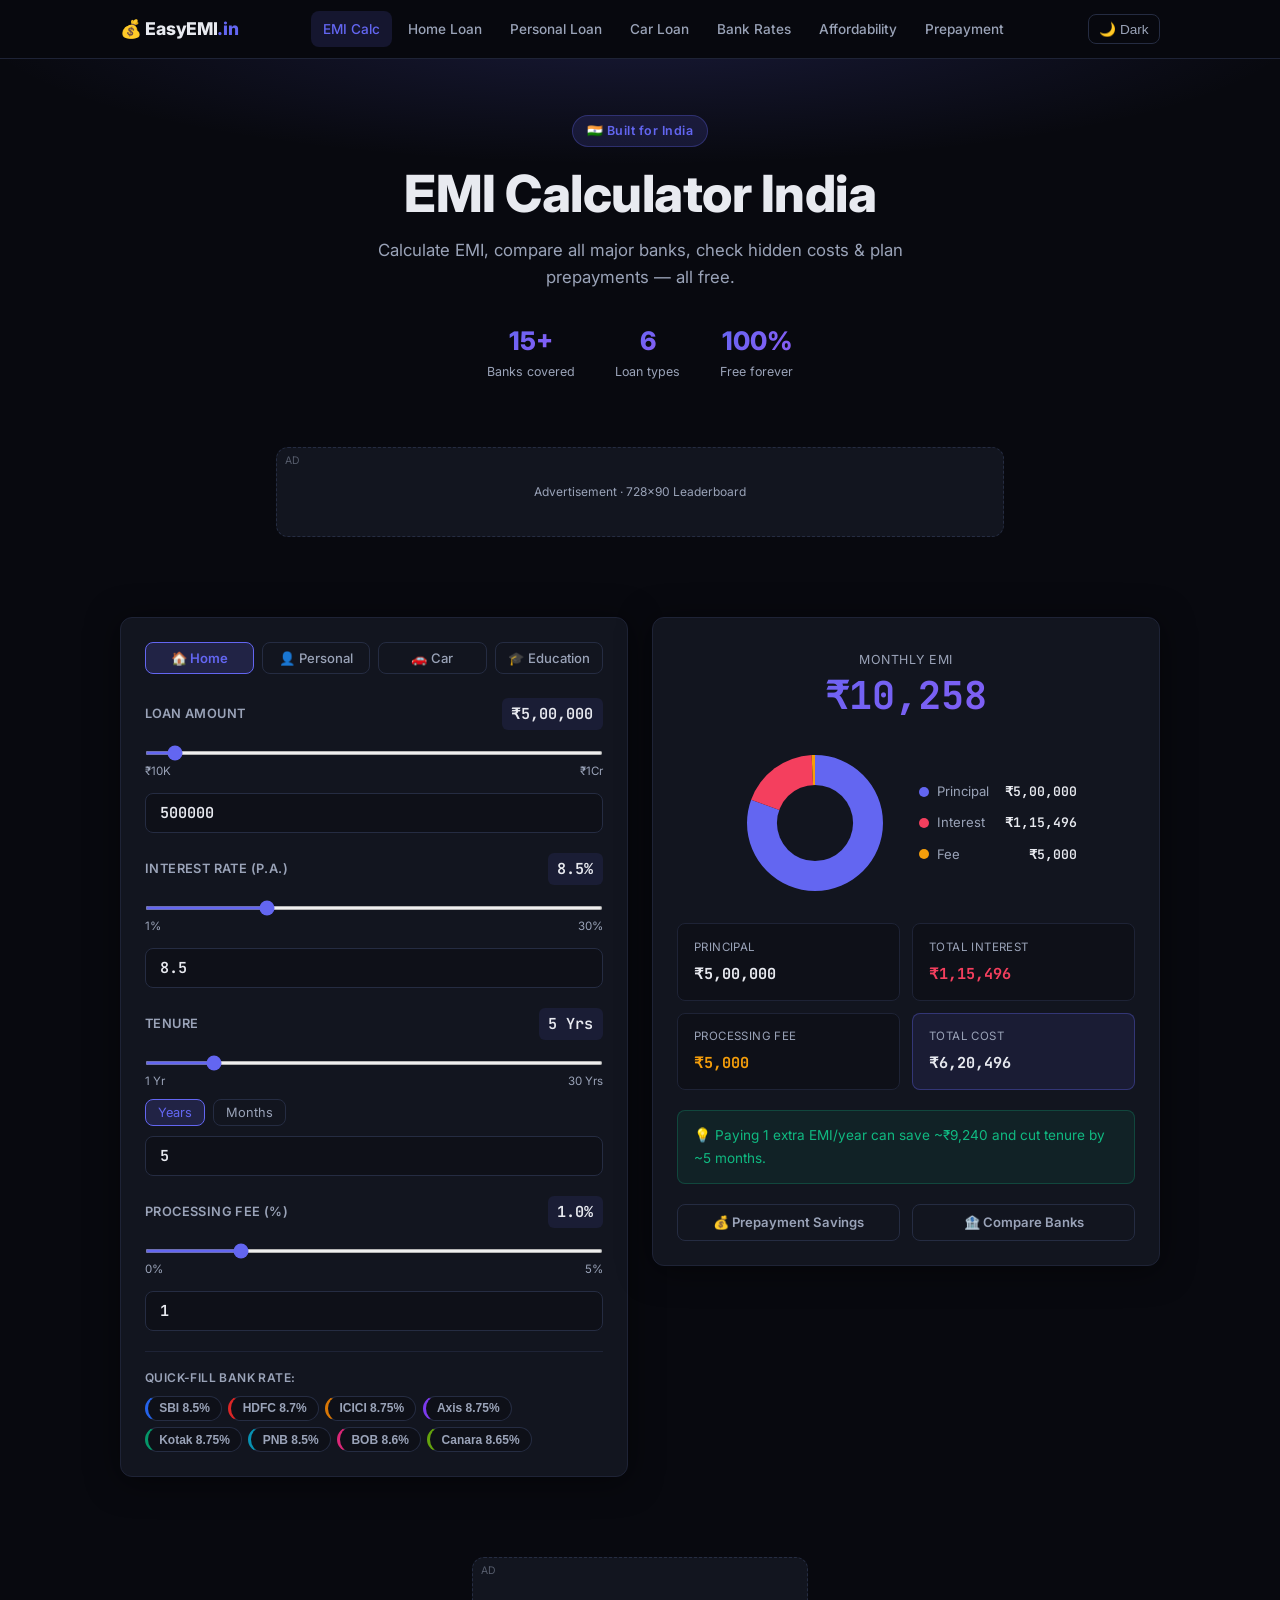
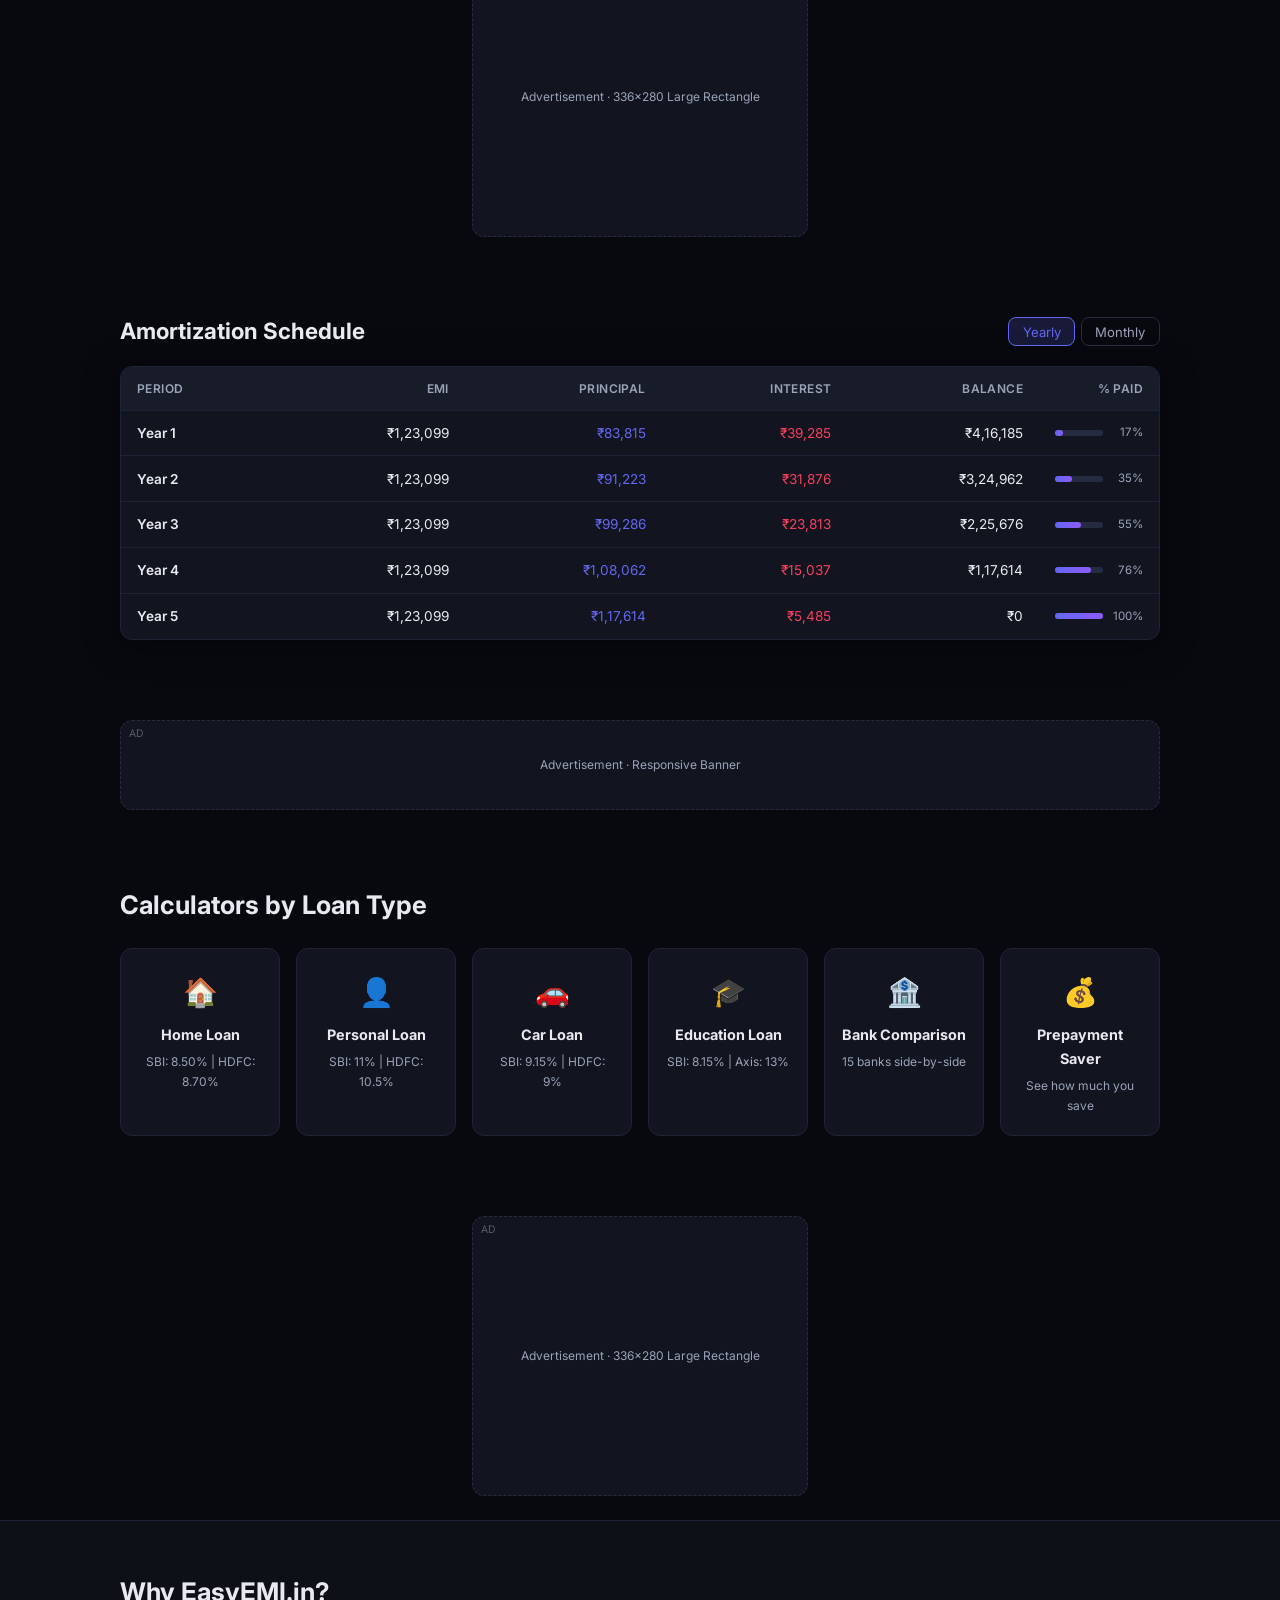
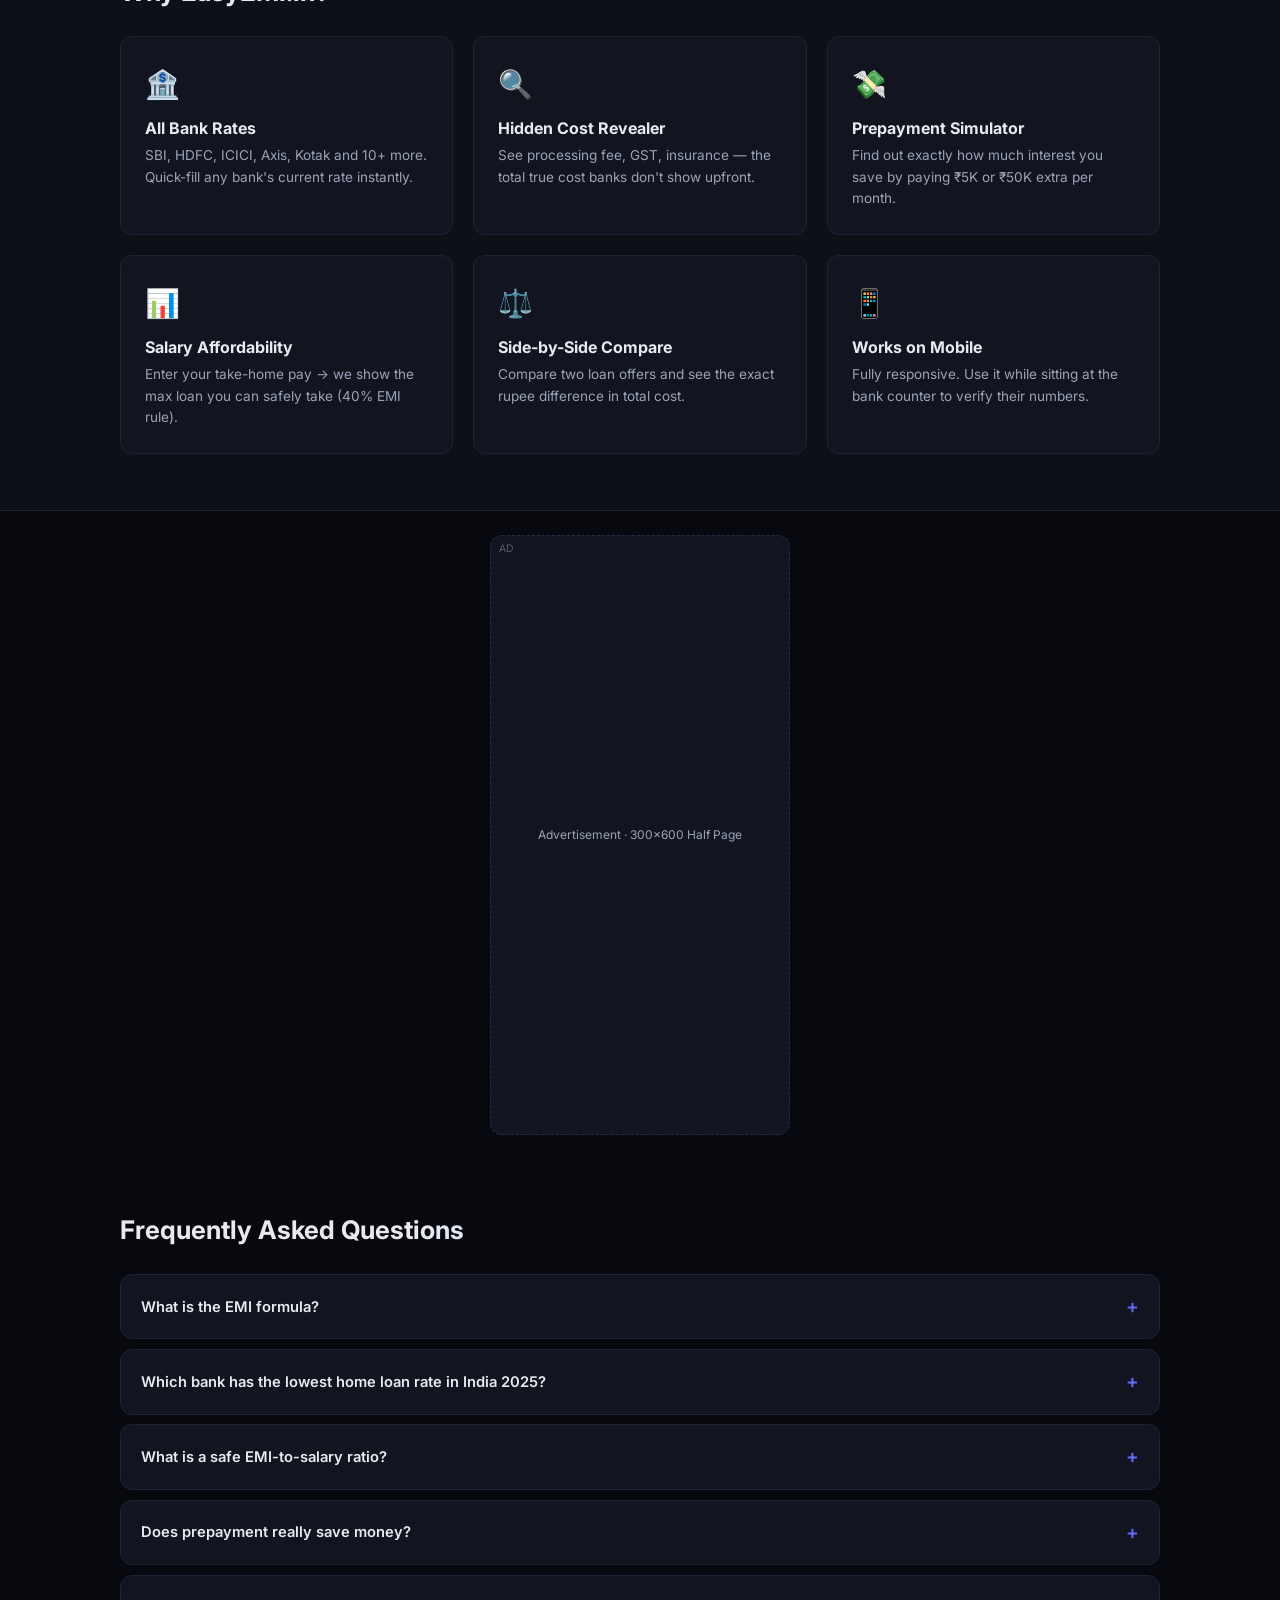
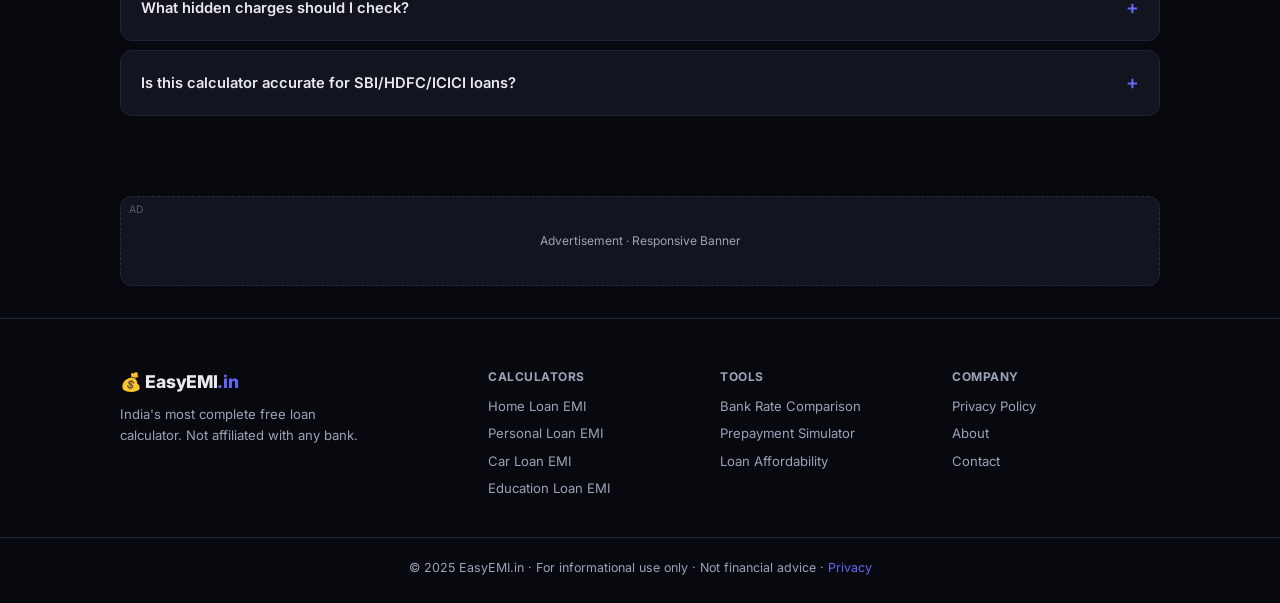
==== emi-site/index.html @ eaaf443a "Initial commit: Loan & EMI Calculator web project" ====
<!DOCTYPE html>
<html lang="en" data-theme="dark">
<head>
  <meta charset="UTF-8"/><meta name="viewport" content="width=device-width, initial-scale=1.0"/>
  <title>EMI Calculator India – Free Loan Calculator for All Banks 2025</title>
  <meta name="description" content="India's most complete free EMI calculator. Calculate EMI for Home, Car, Personal loans. Compare SBI, HDFC, ICICI rates. Check affordability, prepayment savings and hidden costs."/>
  <meta name="keywords" content="EMI calculator India, home loan EMI calculator, SBI EMI calculator, HDFC EMI calculator, personal loan EMI, loan comparison, prepayment calculator"/>
  <link rel="canonical" href="https://YOUR-DOMAIN.vercel.app/"/>
  <link rel="preconnect" href="https://fonts.googleapis.com"/>
  <link href="https://fonts.googleapis.com/css2?family=Inter:wght@400;500;600;700;800&family=JetBrains+Mono:wght@500;600&display=swap" rel="stylesheet"/>
  <link rel="stylesheet" href="style.css"/>
  <!-- AdSense: uncomment after approval -->
  <!-- <script async src="https://pagead2.googlesyndication.com/pagead/js/adsbygoogle.js?client=ca-pub-XXXXXXXX" crossorigin="anonymous"></script> -->
  <script type="application/ld+json">{"@context":"https://schema.org","@type":"WebApplication","name":"EMI Calculator India","description":"Free EMI calculator for all Indian banks","applicationCategory":"FinanceApplication","offers":{"@type":"Offer","price":"0"}}</script>
  <!-- THEME: runs before render to prevent flash -->
  <script>(function(){var s=localStorage.getItem("theme")||"dark";document.documentElement.setAttribute("data-theme",s);})();</script>
</head>
<body>

<header class="header" id="header">
  <div class="container header-inner">
    <a href="index.html" class="logo">💰 EasyEMI<span>.in</span></a>
    <nav class="nav" id="nav">
      <a href="index.html" class="active">EMI Calc</a>
      <a href="pages/home-loan.html">Home Loan</a>
      <a href="pages/personal-loan.html">Personal Loan</a>
      <a href="pages/car-loan.html">Car Loan</a>
      <a href="pages/bank-compare.html">Bank Rates</a>
      <a href="pages/affordability.html">Affordability</a>
      <a href="pages/prepayment.html">Prepayment</a>
    </nav>
    <div class="header-right">
      <button class="theme-toggle" id="themeToggle" onclick="toggleTheme()" aria-label="Toggle theme">🌙 Dark</button>
      <button class="hamburger" id="hamburger">☰</button>
    </div>
  </div>
</header>

<section class="hero">
  <div class="container">
    <div class="hero-badge">🇮🇳 Built for India</div>
    <h1>EMI Calculator India</h1>
    <p class="hero-sub">Calculate EMI, compare all major banks, check hidden costs & plan prepayments — all free.</p>
    <div class="hero-stats">
      <div class="stat"><span class="stat-n">15+</span><span class="stat-l">Banks covered</span></div>
      <div class="stat"><span class="stat-n">6</span><span class="stat-l">Loan types</span></div>
      <div class="stat"><span class="stat-n">100%</span><span class="stat-l">Free forever</span></div>
    </div>
  </div>
</section>

<!-- AD 1: Leaderboard – top, highest CPM -->
<div class="container"><div class="ad-slot ad-leaderboard" data-label="Ad">Advertisement · 728×90 Leaderboard</div></div>

<section class="section" id="calculator">
  <div class="container">
    <div class="calc-wrap">
      <div class="calc-left">
        <div class="card">
          <div class="card-tabs">
            <button class="tab active" onclick="setLoanType('home',this)">🏠 Home</button>
            <button class="tab" onclick="setLoanType('personal',this)">👤 Personal</button>
            <button class="tab" onclick="setLoanType('car',this)">🚗 Car</button>
            <button class="tab" onclick="setLoanType('education',this)">🎓 Education</button>
          </div>
          <div class="field">
            <div class="field-header"><label>Loan Amount</label><div class="field-val">₹<span id="disp_amount">5,00,000</span></div></div>
            <input type="range" id="sl_amount" min="10000" max="10000000" step="10000" value="500000" oninput="syncField('amount',this.value)"/>
            <div class="range-ends"><span>₹10K</span><span>₹1Cr</span></div>
            <input type="number" id="f_amount" value="500000" oninput="syncSlider('amount',this.value)"/>
          </div>
          <div class="field">
            <div class="field-header"><label>Interest Rate (p.a.)</label><div class="field-val"><span id="disp_rate">8.5</span>%</div></div>
            <input type="range" id="sl_rate" min="1" max="30" step="0.1" value="8.5" oninput="syncField('rate',this.value)"/>
            <div class="range-ends"><span>1%</span><span>30%</span></div>
            <input type="number" id="f_rate" value="8.5" step="0.1" oninput="syncSlider('rate',this.value)"/>
          </div>
          <div class="field">
            <div class="field-header"><label>Tenure</label><div class="field-val"><span id="disp_tenure">5</span> <span id="tenure_unit">Yrs</span></div></div>
            <input type="range" id="sl_tenure" min="1" max="30" step="1" value="5" oninput="syncField('tenure',this.value)"/>
            <div class="range-ends"><span>1 Yr</span><span>30 Yrs</span></div>
            <div class="tenure-toggle">
              <button class="ttog active" id="btn_yr" onclick="setTenureMode('yr')">Years</button>
              <button class="ttog" id="btn_mo" onclick="setTenureMode('mo')">Months</button>
            </div>
            <input type="number" id="f_tenure" value="5" oninput="syncSlider('tenure',this.value)"/>
          </div>
          <div class="field">
            <div class="field-header"><label>Processing Fee (%)</label><div class="field-val"><span id="disp_fee">1.0</span>%</div></div>
            <input type="range" id="sl_fee" min="0" max="5" step="0.1" value="1" oninput="syncField('fee',this.value)"/>
            <div class="range-ends"><span>0%</span><span>5%</span></div>
            <input type="number" id="f_fee" value="1" step="0.1" oninput="syncSlider('fee',this.value)"/>
          </div>
          <div class="quick-rates">
            <div class="qr-label">Quick-fill bank rate:</div>
            <div class="qr-chips" id="qr-chips"></div>
          </div>
        </div>
      </div>
      <div class="calc-right">
        <div class="card result-card">
          <div class="emi-hero">
            <div class="emi-label">Monthly EMI</div>
            <div class="emi-val" id="res_emi">₹0</div>
          </div>
          <div class="donut-row">
            <canvas id="donut" width="160" height="160"></canvas>
            <div class="donut-legend">
              <div class="dl-item"><span class="dl-dot" style="background:#6366f1"></span><span>Principal</span><strong id="leg_p">₹0</strong></div>
              <div class="dl-item"><span class="dl-dot" style="background:#f43f5e"></span><span>Interest</span><strong id="leg_i">₹0</strong></div>
              <div class="dl-item"><span class="dl-dot" style="background:#f59e0b"></span><span>Fee</span><strong id="leg_f">₹0</strong></div>
            </div>
          </div>
          <div class="res-grid">
            <div class="res-box"><div class="rb-label">Principal</div><div class="rb-val" id="res_p">₹0</div></div>
            <div class="res-box"><div class="rb-label">Total Interest</div><div class="rb-val red" id="res_int">₹0</div></div>
            <div class="res-box"><div class="rb-label">Processing Fee</div><div class="rb-val amber" id="res_fee">₹0</div></div>
            <div class="res-box highlight"><div class="rb-label">Total Cost</div><div class="rb-val" id="res_total">₹0</div></div>
          </div>
          <div class="insight-box" id="insight"></div>
          <div class="action-btns">
            <button class="btn-sec" onclick="window.location='pages/prepayment.html'">💰 Prepayment Savings</button>
            <button class="btn-sec" onclick="window.location='pages/bank-compare.html'">🏦 Compare Banks</button>
          </div>
        </div>
      </div>
    </div>
  </div>
</section>

<!-- AD 2: Large Rectangle – mid content, best CTR -->
<div class="container"><div class="ad-slot ad-rect" data-label="Ad">Advertisement · 336×280 Large Rectangle</div></div>

<section class="section" id="amortization">
  <div class="container">
    <div class="section-header">
      <h2>Amortization Schedule</h2>
      <div class="view-toggle">
        <button class="vtog active" id="vt_yr" onclick="setAmortView('yr',this)">Yearly</button>
        <button class="vtog" id="vt_mo" onclick="setAmortView('mo',this)">Monthly</button>
      </div>
    </div>
    <div class="card table-card">
      <div class="table-scroll">
        <table id="amort-table">
          <thead><tr><th>Period</th><th>EMI</th><th>Principal</th><th>Interest</th><th>Balance</th><th>% Paid</th></tr></thead>
          <tbody id="amort-body"><tr><td colspan="6" class="empty-msg">Adjust sliders above to see schedule</td></tr></tbody>
        </table>
      </div>
    </div>
  </div>
</section>

<!-- AD 3: Banner – after amortization -->
<div class="container"><div class="ad-slot ad-banner" data-label="Ad">Advertisement · Responsive Banner</div></div>

<section class="section">
  <div class="container">
    <h2 class="sh">Calculators by Loan Type</h2>
    <div class="loan-cards">
      <a href="pages/home-loan.html" class="loan-card"><div class="lc-icon">🏠</div><div class="lc-name">Home Loan</div><div class="lc-rate">SBI: 8.50% | HDFC: 8.70%</div></a>
      <a href="pages/personal-loan.html" class="loan-card"><div class="lc-icon">👤</div><div class="lc-name">Personal Loan</div><div class="lc-rate">SBI: 11% | HDFC: 10.5%</div></a>
      <a href="pages/car-loan.html" class="loan-card"><div class="lc-icon">🚗</div><div class="lc-name">Car Loan</div><div class="lc-rate">SBI: 9.15% | HDFC: 9%</div></a>
      <a href="pages/education-loan.html" class="loan-card"><div class="lc-icon">🎓</div><div class="lc-name">Education Loan</div><div class="lc-rate">SBI: 8.15% | Axis: 13%</div></a>
      <a href="pages/bank-compare.html" class="loan-card"><div class="lc-icon">🏦</div><div class="lc-name">Bank Comparison</div><div class="lc-rate">15 banks side-by-side</div></a>
      <a href="pages/prepayment.html" class="loan-card"><div class="lc-icon">💰</div><div class="lc-name">Prepayment Saver</div><div class="lc-rate">See how much you save</div></a>
    </div>
  </div>
</section>

<!-- AD 4: Large Rectangle – below loan type cards (YOUR REQUEST) -->
<div class="container"><div class="ad-slot ad-rect" data-label="Ad">Advertisement · 336×280 Large Rectangle</div></div>

<section class="section feat-section">
  <div class="container">
    <h2 class="sh">Why EasyEMI.in?</h2>
    <div class="feat-grid">
      <div class="feat-card"><div class="feat-icon">🏦</div><h3>All Bank Rates</h3><p>SBI, HDFC, ICICI, Axis, Kotak and 10+ more. Quick-fill any bank's current rate instantly.</p></div>
      <div class="feat-card"><div class="feat-icon">🔍</div><h3>Hidden Cost Revealer</h3><p>See processing fee, GST, insurance — the total true cost banks don't show upfront.</p></div>
      <div class="feat-card"><div class="feat-icon">💸</div><h3>Prepayment Simulator</h3><p>Find out exactly how much interest you save by paying ₹5K or ₹50K extra per month.</p></div>
      <div class="feat-card"><div class="feat-icon">📊</div><h3>Salary Affordability</h3><p>Enter your take-home pay → we show the max loan you can safely take (40% EMI rule).</p></div>
      <div class="feat-card"><div class="feat-icon">⚖️</div><h3>Side-by-Side Compare</h3><p>Compare two loan offers and see the exact rupee difference in total cost.</p></div>
      <div class="feat-card"><div class="feat-icon">📱</div><h3>Works on Mobile</h3><p>Fully responsive. Use it while sitting at the bank counter to verify their numbers.</p></div>
    </div>
  </div>
</section>

<!-- AD 5: Half Page – below Why EasyEMI (YOUR REQUEST) – premium slot -->
<div class="container"><div class="ad-slot ad-half" data-label="Ad">Advertisement · 300×600 Half Page</div></div>

<section class="section" id="faq">
  <div class="container">
    <h2 class="sh">Frequently Asked Questions</h2>
    <div class="faq">
      <details class="faq-item"><summary>What is the EMI formula?</summary><p>EMI = [P × R × (1+R)^N] / [(1+R)^N – 1] where P = Principal, R = Monthly interest rate (annual rate ÷ 12 ÷ 100), N = Tenure in months.</p></details>
      <details class="faq-item"><summary>Which bank has the lowest home loan rate in India 2025?</summary><p>SBI offers home loans starting at 8.50% p.a. for salaried applicants with good CIBIL scores (750+). Use our <a href="pages/bank-compare.html">Bank Comparison</a> tool for current rates.</p></details>
      <details class="faq-item"><summary>What is a safe EMI-to-salary ratio?</summary><p>Your total EMIs should not exceed 40–50% of monthly take-home salary. Most banks reject applications above this threshold.</p></details>
      <details class="faq-item"><summary>Does prepayment really save money?</summary><p>Yes. Paying one extra EMI per year on a 20-year home loan can save 2–4 years of tenure and lakhs in interest. Use our <a href="pages/prepayment.html">Prepayment Calculator</a>.</p></details>
      <details class="faq-item"><summary>What hidden charges should I check?</summary><p>Processing fee (0.5–2%), GST on processing fee (18%), prepayment penalty (2–4%), late payment charges (2%/month), CIBIL report fee.</p></details>
      <details class="faq-item"><summary>Is this calculator accurate for SBI/HDFC/ICICI loans?</summary><p>Yes. All banks use the same standard reducing balance EMI formula. The only variable is the interest rate.</p></details>
    </div>
  </div>
</section>

<!-- AD 6: Banner – above footer -->
<div class="container"><div class="ad-slot ad-banner" data-label="Ad">Advertisement · Responsive Banner</div></div>

<footer class="footer">
  <div class="container footer-inner">
    <div class="footer-brand">
      <div class="logo">💰 EasyEMI<span>.in</span></div>
      <p>India's most complete free loan calculator. Not affiliated with any bank.</p>
    </div>
    <div class="footer-links">
      <div class="fl-col"><div class="fl-title">Calculators</div><a href="pages/home-loan.html">Home Loan EMI</a><a href="pages/personal-loan.html">Personal Loan EMI</a><a href="pages/car-loan.html">Car Loan EMI</a><a href="pages/education-loan.html">Education Loan EMI</a></div>
      <div class="fl-col"><div class="fl-title">Tools</div><a href="pages/bank-compare.html">Bank Rate Comparison</a><a href="pages/prepayment.html">Prepayment Simulator</a><a href="pages/affordability.html">Loan Affordability</a></div>
      <div class="fl-col"><div class="fl-title">Company</div><a href="privacy.html">Privacy Policy</a><a href="about.html">About</a><a href="contact.html">Contact</a></div>
    </div>
  </div>
  <div class="footer-bottom"><p>© 2025 EasyEMI.in · For informational use only · Not financial advice · <a href="privacy.html">Privacy</a></p></div>
</footer>

<script src="script.js"></script>
<script>
// ===== THEME TOGGLE =====
function toggleTheme() {
  const html = document.documentElement;
  const btn = document.getElementById('themeToggle');
  const isDark = html.getAttribute('data-theme') === 'dark';
  html.setAttribute('data-theme', isDark ? 'light' : 'dark');
  btn.textContent = isDark ? '🌙 Dark' : '☀️ Light';
  localStorage.setItem('theme', isDark ? 'light' : 'dark');
}
// Restore saved theme
(function(){
  const saved = localStorage.getItem('theme') || 'dark';
  document.documentElement.setAttribute('data-theme', saved);
  const btn = document.getElementById('themeToggle');
  if(btn) btn.textContent = saved === 'dark' ? '🌙 Dark' : '☀️ Light';
})();
</script>
</body>
</html>
---- emi-site/style.css ----
/* ===== THEME TOKENS ===== */
:root {
  --accent:#6366f1;--accent2:#8b5cf6;--green:#10b981;--red:#f43f5e;--amber:#f59e0b;
  --mono:'JetBrains Mono',monospace;--font:'Inter',sans-serif;--r:12px;--r2:8px;
}
[data-theme="dark"]{
  --bg:#08090f;--bg2:#0e1018;--card:#12151f;--card2:#181c28;
  --border:#1e2336;--border2:#252c42;--text:#e8eaf0;--text2:#9aa3b8;
  --sh:0 4px 32px rgba(0,0,0,.5);--donut-hole:#12151f;
}
[data-theme="light"]{
  --bg:#f5f6fa;--bg2:#eef0f7;--card:#ffffff;--card2:#f0f2fb;
  --border:#dde1f0;--border2:#c8cee8;--text:#0f1117;--text2:#5a6282;
  --sh:0 4px 24px rgba(99,102,241,.08);--donut-hole:#ffffff;
}

/* ===== RESET ===== */
*,*::before,*::after{box-sizing:border-box;margin:0;padding:0}
html{scroll-behavior:smooth}
body{font-family:var(--font);background:var(--bg);color:var(--text);font-size:15px;line-height:1.65;-webkit-font-smoothing:antialiased;transition:background .2s,color .2s}
a{color:var(--accent);text-decoration:none}
a:hover{text-decoration:underline}
h1,h2,h3{line-height:1.2}
strong{font-weight:600}

/* ===== LAYOUT ===== */
.container{max-width:1080px;margin:0 auto;padding:0 1.25rem}
.section{padding:3.5rem 0}
.sh{font-size:1.6rem;font-weight:700;margin-bottom:1.75rem;background:linear-gradient(135deg,var(--text) 30%,var(--accent));-webkit-background-clip:text;-webkit-text-fill-color:transparent;background-clip:text}
.section-header{display:flex;align-items:center;justify-content:space-between;margin-bottom:1.25rem;flex-wrap:wrap;gap:.75rem}
.section-header h2{font-size:1.4rem;font-weight:700}

/* ===== HEADER ===== */
.header{position:sticky;top:0;z-index:200;background:rgba(8,9,15,.93);backdrop-filter:blur(16px);border-bottom:1px solid var(--border)}
[data-theme="light"] .header{background:rgba(245,246,250,.95)}
.header-inner{display:flex;align-items:center;justify-content:space-between;height:58px;gap:1rem}
.logo{font-size:1.1rem;font-weight:800;color:var(--text);letter-spacing:-.3px}
.logo span{color:var(--accent)}
.nav{display:flex;gap:.25rem}
.nav a{padding:.4rem .75rem;border-radius:var(--r2);font-size:.85rem;font-weight:500;color:var(--text2);transition:all .2s}
.nav a:hover,.nav a.active{background:rgba(99,102,241,.15);color:var(--accent);text-decoration:none}
.header-right{display:flex;align-items:center;gap:.5rem}
.hamburger{display:none;background:none;border:1px solid var(--border2);color:var(--text);padding:.35rem .6rem;border-radius:var(--r2);cursor:pointer;font-size:1rem}

/* THEME TOGGLE */
.theme-toggle{background:none;border:1px solid var(--border2);color:var(--text2);padding:.35rem .65rem;border-radius:var(--r2);cursor:pointer;font-size:.85rem;transition:all .2s;display:flex;align-items:center;gap:.35rem;white-space:nowrap}
.theme-toggle:hover{border-color:var(--accent);color:var(--accent)}

@media(max-width:820px){
  .nav{display:none;position:absolute;top:58px;left:0;right:0;background:var(--bg2);border-bottom:1px solid var(--border);flex-direction:column;padding:.75rem 1rem;gap:.25rem}
  .nav.open{display:flex}
  .hamburger{display:block}
}

/* ===== HERO ===== */
.hero{padding:3.5rem 0 2.5rem;text-align:center;background:radial-gradient(ellipse 80% 60% at 50% -10%,rgba(99,102,241,.18) 0%,transparent 65%)}
.hero-badge{display:inline-block;background:rgba(99,102,241,.15);border:1px solid rgba(99,102,241,.3);color:var(--accent);font-size:.78rem;font-weight:600;padding:.3rem .85rem;border-radius:99px;margin-bottom:1rem;letter-spacing:.5px}
.hero h1{font-size:clamp(2rem,5vw,3.2rem);font-weight:800;letter-spacing:-.5px;margin-bottom:.75rem}
.hero-sub{color:var(--text2);font-size:1.05rem;max-width:560px;margin:0 auto 1.75rem}
.hero-stats{display:flex;justify-content:center;gap:2.5rem;flex-wrap:wrap}
.stat{display:flex;flex-direction:column;align-items:center}
.stat-n{font-size:1.6rem;font-weight:800;background:linear-gradient(135deg,var(--accent),var(--accent2));-webkit-background-clip:text;-webkit-text-fill-color:transparent;background-clip:text}
.stat-l{font-size:.78rem;color:var(--text2)}

/* ===== AD SLOTS ===== */
/* 
  AD SIZE STRATEGY:
  - Leaderboard 728×90  → top of page (highest viewability, best CPM)
  - Large Rectangle 336×280 → mid-content (best CTR of all sizes per Google)
  - Half Page 300×600   → sidebar / between sections (premium, 2x CPM)
  - Mobile Banner 320×50 → mobile top (swap leaderboard on small screens)
  All set to responsive so Google auto-picks best fitting unit.
*/
.ad-slot{background:var(--card);border:1px dashed var(--border2);border-radius:var(--r);text-align:center;color:var(--text2);font-size:.75rem;display:flex;align-items:center;justify-content:center;margin:1.5rem 0;overflow:hidden;position:relative}
.ad-slot::before{content:attr(data-label);position:absolute;top:4px;left:8px;font-size:.65rem;opacity:.5;text-transform:uppercase;letter-spacing:.4px}

/* Leaderboard – page top, high CPM */
.ad-leaderboard{min-height:90px;max-width:728px;margin-left:auto;margin-right:auto}
@media(max-width:768px){.ad-leaderboard{min-height:50px}} /* auto-swaps to mobile banner */

/* Large Rectangle – mid content, best CTR */
.ad-rect{min-height:280px;max-width:336px;margin-left:auto;margin-right:auto}

/* Half Page – between sections, premium */
.ad-half{min-height:600px;max-width:300px;margin-left:auto;margin-right:auto}

/* Banner – lightweight, low interrupt */
.ad-banner{min-height:90px;}

/* ===== CARD ===== */
.card{background:var(--card);border:1px solid var(--border);border-radius:var(--r);padding:1.5rem;box-shadow:var(--sh)}

/* ===== CALCULATOR ===== */
.calc-wrap{display:grid;grid-template-columns:1fr 1fr;gap:1.5rem;align-items:start}
@media(max-width:760px){.calc-wrap{grid-template-columns:1fr}}

/* TABS */
.card-tabs{display:flex;gap:.5rem;margin-bottom:1.5rem;flex-wrap:wrap}
.tab{flex:1;min-width:70px;padding:.45rem .5rem;border:1px solid var(--border2);border-radius:var(--r2);background:transparent;color:var(--text2);font-size:.82rem;font-weight:500;cursor:pointer;transition:all .2s;font-family:var(--font)}
.tab:hover{border-color:var(--accent);color:var(--accent)}
.tab.active{background:rgba(99,102,241,.18);border-color:var(--accent);color:var(--accent);font-weight:600}

/* FIELDS */
.field{margin-bottom:1.25rem}
.field-header{display:flex;justify-content:space-between;align-items:center;margin-bottom:.5rem}
.field-header label{font-size:.8rem;font-weight:600;color:var(--text2);text-transform:uppercase;letter-spacing:.4px}
.field-val{font-family:var(--mono);font-size:.95rem;font-weight:600;color:var(--text);background:rgba(99,102,241,.1);padding:.2rem .6rem;border-radius:6px}
input[type=range]{width:100%;accent-color:var(--accent);height:4px;cursor:pointer;margin:.25rem 0}
.range-ends{display:flex;justify-content:space-between;font-size:.72rem;color:var(--text2);margin-bottom:.4rem}
input[type=number]{width:100%;background:var(--bg2);border:1px solid var(--border2);border-radius:var(--r2);color:var(--text);padding:.55rem .85rem;font-size:.95rem;font-weight:600;font-family:var(--mono);transition:border-color .2s;margin-top:.3rem}
input[type=number]:focus{outline:none;border-color:var(--accent)}
.tenure-toggle{display:flex;gap:.5rem;margin:.5rem 0 .3rem}
.ttog{padding:.3rem .75rem;border:1px solid var(--border2);border-radius:var(--r2);background:transparent;color:var(--text2);font-size:.8rem;cursor:pointer;font-family:var(--font);transition:all .2s}
.ttog.active{background:rgba(99,102,241,.18);border-color:var(--accent);color:var(--accent)}

/* QUICK RATES */
.quick-rates{margin-top:1rem;padding-top:1rem;border-top:1px solid var(--border)}
.qr-label{font-size:.75rem;color:var(--text2);margin-bottom:.5rem;font-weight:600;text-transform:uppercase;letter-spacing:.4px}
.qr-chips{display:flex;flex-wrap:wrap;gap:.4rem}
.chip{padding:.28rem .7rem;background:var(--bg2);border:1px solid var(--border2);border-radius:99px;font-size:.75rem;font-weight:600;cursor:pointer;color:var(--text2);transition:all .18s}
.chip:hover{border-color:var(--accent);color:var(--accent);background:rgba(99,102,241,.1)}

/* RESULTS */
.result-card{display:flex;flex-direction:column;gap:1.25rem}
.emi-hero{text-align:center;padding:.5rem 0}
.emi-label{font-size:.78rem;color:var(--text2);text-transform:uppercase;letter-spacing:.5px;margin-bottom:.4rem}
.emi-val{font-family:var(--mono);font-size:2.4rem;font-weight:700;background:linear-gradient(135deg,var(--accent),var(--accent2));-webkit-background-clip:text;-webkit-text-fill-color:transparent;background-clip:text;line-height:1}

/* DONUT */
.donut-row{display:flex;align-items:center;justify-content:center;gap:1.5rem;flex-wrap:wrap}
.donut-legend{display:flex;flex-direction:column;gap:.6rem}
.dl-item{display:flex;align-items:center;gap:.5rem;font-size:.82rem;color:var(--text2)}
.dl-item strong{font-family:var(--mono);color:var(--text);margin-left:auto;min-width:80px;text-align:right}
.dl-dot{width:10px;height:10px;border-radius:50%;flex-shrink:0}

/* RESULT GRID */
.res-grid{display:grid;grid-template-columns:1fr 1fr;gap:.75rem}
.res-box{background:var(--bg2);border:1px solid var(--border);border-radius:var(--r2);padding:.85rem 1rem}
.res-box.highlight{background:rgba(99,102,241,.1);border-color:rgba(99,102,241,.35)}
.rb-label{font-size:.72rem;color:var(--text2);text-transform:uppercase;letter-spacing:.4px;margin-bottom:.25rem}
.rb-val{font-family:var(--mono);font-size:.95rem;font-weight:700}
.rb-val.red{color:var(--red)}
.rb-val.amber{color:var(--amber)}

/* INSIGHT */
.insight-box{background:rgba(16,185,129,.08);border:1px solid rgba(16,185,129,.25);border-radius:var(--r2);padding:.85rem 1rem;font-size:.85rem;color:var(--green);min-height:40px}

/* ACTION BTNS */
.action-btns{display:grid;grid-template-columns:1fr 1fr;gap:.75rem}
.btn-sec{padding:.6rem;border:1px solid var(--border2);border-radius:var(--r2);background:transparent;color:var(--text2);font-size:.82rem;font-weight:600;cursor:pointer;font-family:var(--font);transition:all .2s}
.btn-sec:hover{border-color:var(--accent);color:var(--accent);background:rgba(99,102,241,.08)}
.btn-pri{padding:.75rem 1.5rem;border:none;border-radius:var(--r2);background:linear-gradient(135deg,var(--accent),var(--accent2));color:#fff;font-size:.95rem;font-weight:700;cursor:pointer;font-family:var(--font);transition:opacity .2s,transform .1s;width:100%}
.btn-pri:hover{opacity:.9;transform:translateY(-1px)}

/* VIEW TOGGLE */
.view-toggle,.vtog-group{display:flex;gap:.35rem}
.vtog{padding:.35rem .85rem;border:1px solid var(--border2);border-radius:var(--r2);background:transparent;color:var(--text2);font-size:.82rem;cursor:pointer;font-family:var(--font);transition:all .18s}
.vtog.active{background:rgba(99,102,241,.18);border-color:var(--accent);color:var(--accent)}

/* TABLE */
.table-card{padding:0;overflow:hidden}
.table-scroll{overflow-x:auto}
table{width:100%;border-collapse:collapse;font-size:.85rem}
thead tr{background:var(--card2)}
th,td{padding:.7rem 1rem;text-align:right;border-bottom:1px solid var(--border)}
th{font-size:.75rem;font-weight:600;color:var(--text2);text-transform:uppercase;letter-spacing:.4px}
td:first-child,th:first-child{text-align:left}
tbody tr:hover{background:rgba(99,102,241,.04)}
tbody tr:last-child td{border-bottom:none}
.empty-msg{text-align:center;color:var(--text2);padding:2rem}
.progress-cell{width:120px}
.progress-bar-wrap{display:flex;align-items:center;gap:.5rem}
.progress-bar{height:6px;border-radius:99px;background:linear-gradient(90deg,var(--accent),var(--accent2));min-width:4px}
.progress-bg{flex:1;height:6px;background:var(--border2);border-radius:99px}

/* LOAN CARDS */
.loan-cards{display:grid;grid-template-columns:repeat(auto-fill,minmax(160px,1fr));gap:1rem}
.loan-card{background:var(--card);border:1px solid var(--border);border-radius:var(--r);padding:1.25rem 1rem;text-align:center;transition:all .25s;text-decoration:none;color:var(--text)}
.loan-card:hover{border-color:var(--accent);transform:translateY(-3px);text-decoration:none;background:var(--card2)}
.lc-icon{font-size:1.75rem;margin-bottom:.5rem}
.lc-name{font-weight:700;font-size:.9rem;margin-bottom:.3rem}
.lc-rate{font-size:.75rem;color:var(--text2)}

/* FEATURE GRID */
.feat-section{background:var(--bg2);border-top:1px solid var(--border);border-bottom:1px solid var(--border)}
.feat-grid{display:grid;grid-template-columns:repeat(auto-fill,minmax(280px,1fr));gap:1.25rem}
.feat-card{background:var(--card);border:1px solid var(--border);border-radius:var(--r);padding:1.5rem;transition:border-color .2s}
.feat-card:hover{border-color:var(--accent)}
.feat-icon{font-size:1.75rem;margin-bottom:.75rem}
.feat-card h3{font-size:1rem;font-weight:700;margin-bottom:.4rem}
.feat-card p{font-size:.85rem;color:var(--text2);line-height:1.6}

/* FAQ */
.faq{display:flex;flex-direction:column;gap:.6rem}
.faq-item{background:var(--card);border:1px solid var(--border);border-radius:var(--r);overflow:hidden}
.faq-item summary{padding:1rem 1.25rem;font-weight:600;cursor:pointer;list-style:none;display:flex;justify-content:space-between;align-items:center;font-size:.92rem}
.faq-item summary::-webkit-details-marker{display:none}
.faq-item summary::after{content:'+';font-size:1.2rem;color:var(--accent);flex-shrink:0}
.faq-item[open] summary::after{content:'−'}
.faq-item p{padding:.25rem 1.25rem 1rem;color:var(--text2);font-size:.88rem;line-height:1.7}

/* FOOTER */
.footer{border-top:1px solid var(--border);padding:3rem 0 1.5rem;margin-top:2rem}
.footer-inner{display:grid;grid-template-columns:1fr 2fr;gap:2rem;margin-bottom:2rem}
.footer-brand p{color:var(--text2);font-size:.82rem;margin-top:.5rem;max-width:240px}
.footer-links{display:grid;grid-template-columns:repeat(3,1fr);gap:1.5rem}
.fl-title{font-size:.75rem;font-weight:700;text-transform:uppercase;letter-spacing:.5px;color:var(--text2);margin-bottom:.6rem}
.fl-col a{display:block;color:var(--text2);font-size:.82rem;margin-bottom:.35rem;transition:color .2s}
.fl-col a:hover{color:var(--accent);text-decoration:none}
.footer-bottom{border-top:1px solid var(--border);padding-top:1.25rem;text-align:center}
.footer-bottom p{color:var(--text2);font-size:.78rem}
@media(max-width:640px){.footer-inner{grid-template-columns:1fr}.footer-links{grid-template-columns:1fr 1fr}}

/* PAGE HERO */
.page-hero{padding:2.5rem 0 2rem;border-bottom:1px solid var(--border);background:radial-gradient(ellipse 70% 50% at 50% 0%,rgba(99,102,241,.12) 0%,transparent 70%)}
.page-hero h1{font-size:clamp(1.6rem,4vw,2.4rem);font-weight:800;margin-bottom:.5rem}
.page-hero p{color:var(--text2);font-size:.95rem;max-width:560px}

/* COMPARE TABLE */
.cmp-table-wrap{overflow-x:auto}
.cmp-table{width:100%;border-collapse:collapse;font-size:.85rem}
.cmp-table th,.cmp-table td{padding:.75rem 1rem;border-bottom:1px solid var(--border);text-align:right}
.cmp-table th:first-child,.cmp-table td:first-child{text-align:left;font-weight:600}
.cmp-table th{background:var(--card2);font-size:.75rem;color:var(--text2);text-transform:uppercase;letter-spacing:.4px}
.cmp-table .best{color:var(--green);font-weight:700}
.cmp-table .worst{color:var(--red)}
.cmp-table .winner-row{background:rgba(16,185,129,.05)}
.bank-badge{display:inline-flex;align-items:center;gap:.35rem;font-size:.82rem}
.bank-dot{width:8px;height:8px;border-radius:50%;flex-shrink:0}

/* AFFORDABILITY */
.afford-grid{display:grid;grid-template-columns:1fr 1fr;gap:1.5rem}
@media(max-width:680px){.afford-grid{grid-template-columns:1fr}}
.meter-bar{height:20px;background:var(--border2);border-radius:99px;overflow:hidden;margin:.5rem 0}
.meter-fill{height:100%;border-radius:99px;transition:width .4s}
.meter-safe{background:linear-gradient(90deg,var(--green),#34d399)}
.meter-warn{background:linear-gradient(90deg,var(--amber),#fbbf24)}
.meter-danger{background:linear-gradient(90deg,var(--red),#fb7185)}

/* PREPAYMENT */
.pp-result{background:rgba(16,185,129,.08);border:1px solid rgba(16,185,129,.25);border-radius:var(--r);padding:1.5rem;margin-top:1rem}
.pp-big{font-family:var(--mono);font-size:2rem;font-weight:700;color:var(--green)}
.pp-sub{color:var(--text2);font-size:.85rem;margin-top:.3rem}
.pp-grid{display:grid;grid-template-columns:repeat(3,1fr);gap:.75rem;margin-top:1rem}
@media(max-width:540px){.pp-grid{grid-template-columns:1fr}}

/* BANK PAGE */
.bank-grid{display:grid;grid-template-columns:repeat(auto-fill,minmax(220px,1fr));gap:1rem}
.bank-card{background:var(--card);border:1px solid var(--border);border-radius:var(--r);padding:1.25rem;cursor:pointer;transition:all .2s}
.bank-card:hover,.bank-card.selected{border-color:var(--accent);background:rgba(99,102,241,.07)}
.bank-card.selected{border-width:2px}
.bank-name{font-weight:700;font-size:.95rem;margin-bottom:.25rem}
.bank-rate{font-family:var(--mono);font-size:1.1rem;font-weight:700;color:var(--accent)}
.bank-type{font-size:.75rem;color:var(--text2);margin-top:.2rem}

/* ANIMATIONS */
@keyframes fadeUp{from{opacity:0;transform:translateY(10px)}to{opacity:1;transform:translateY(0)}}
.result-card{animation:fadeUp .3s ease}
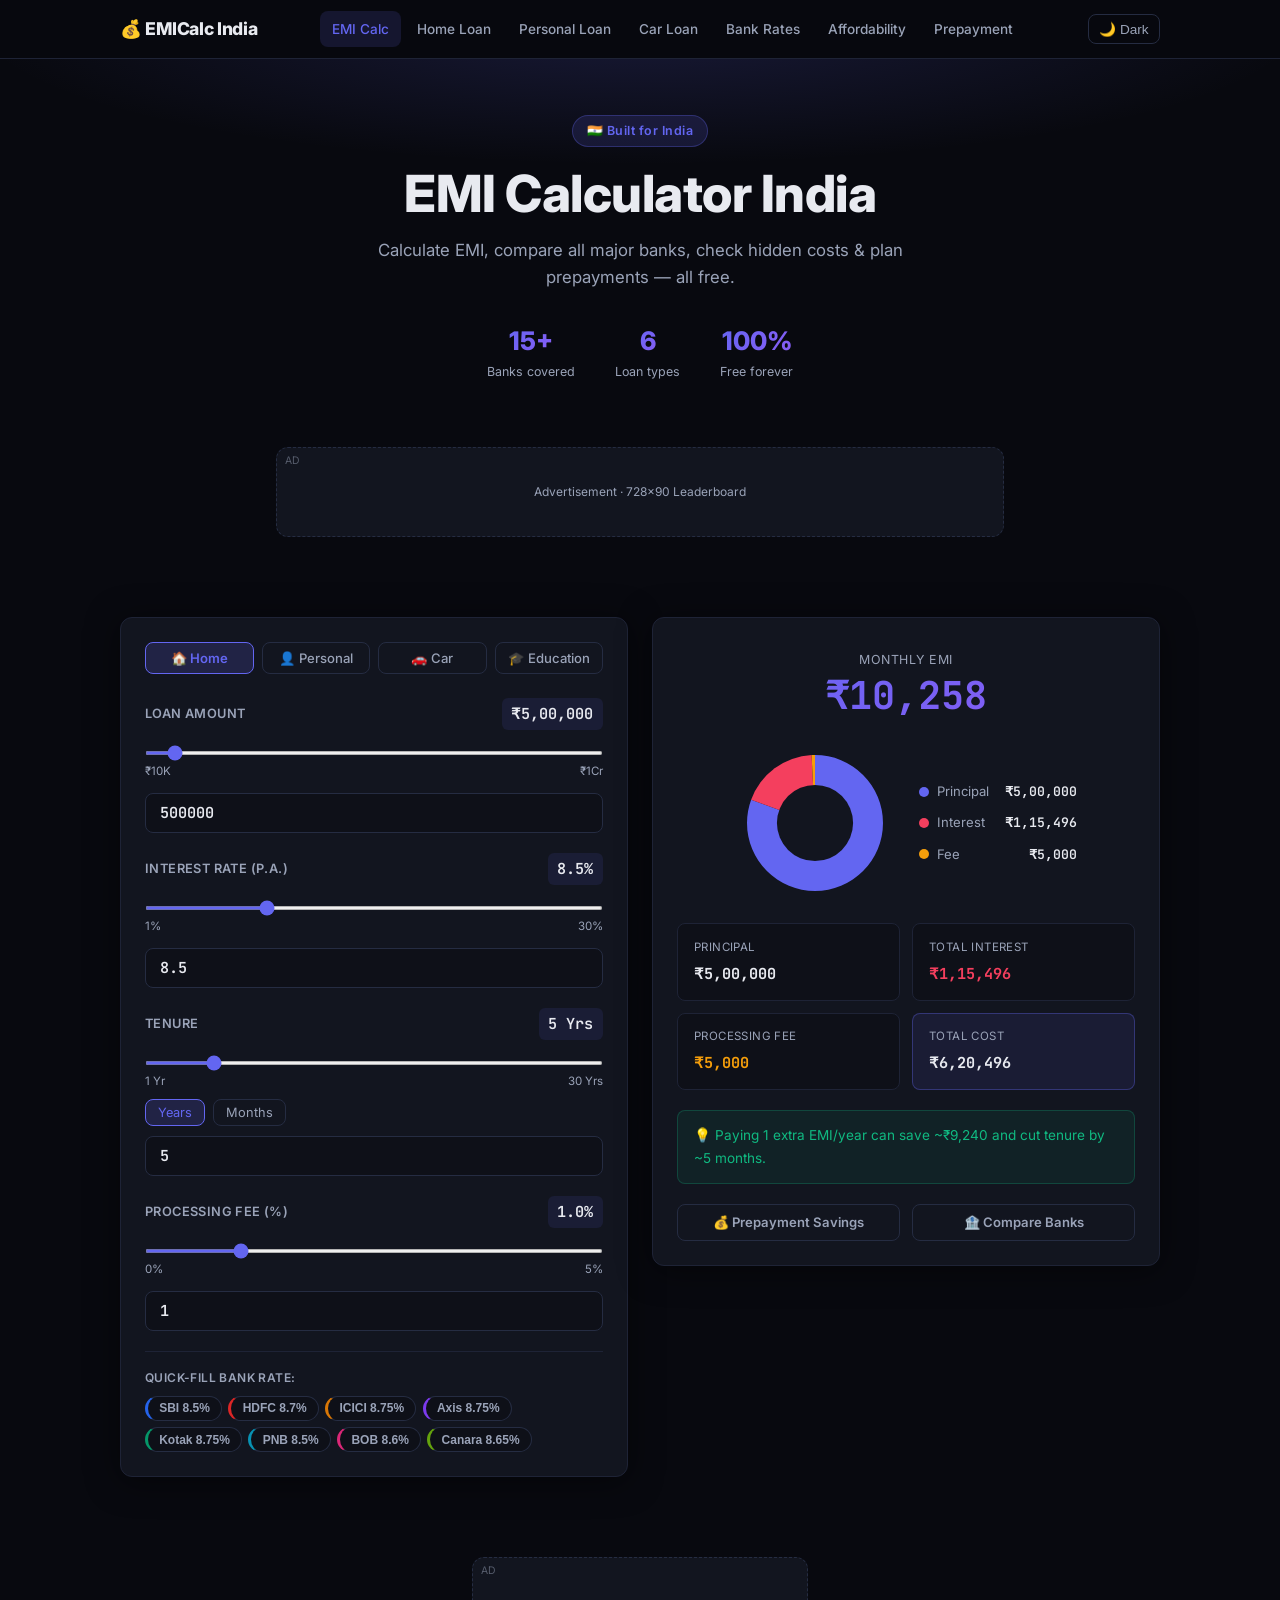
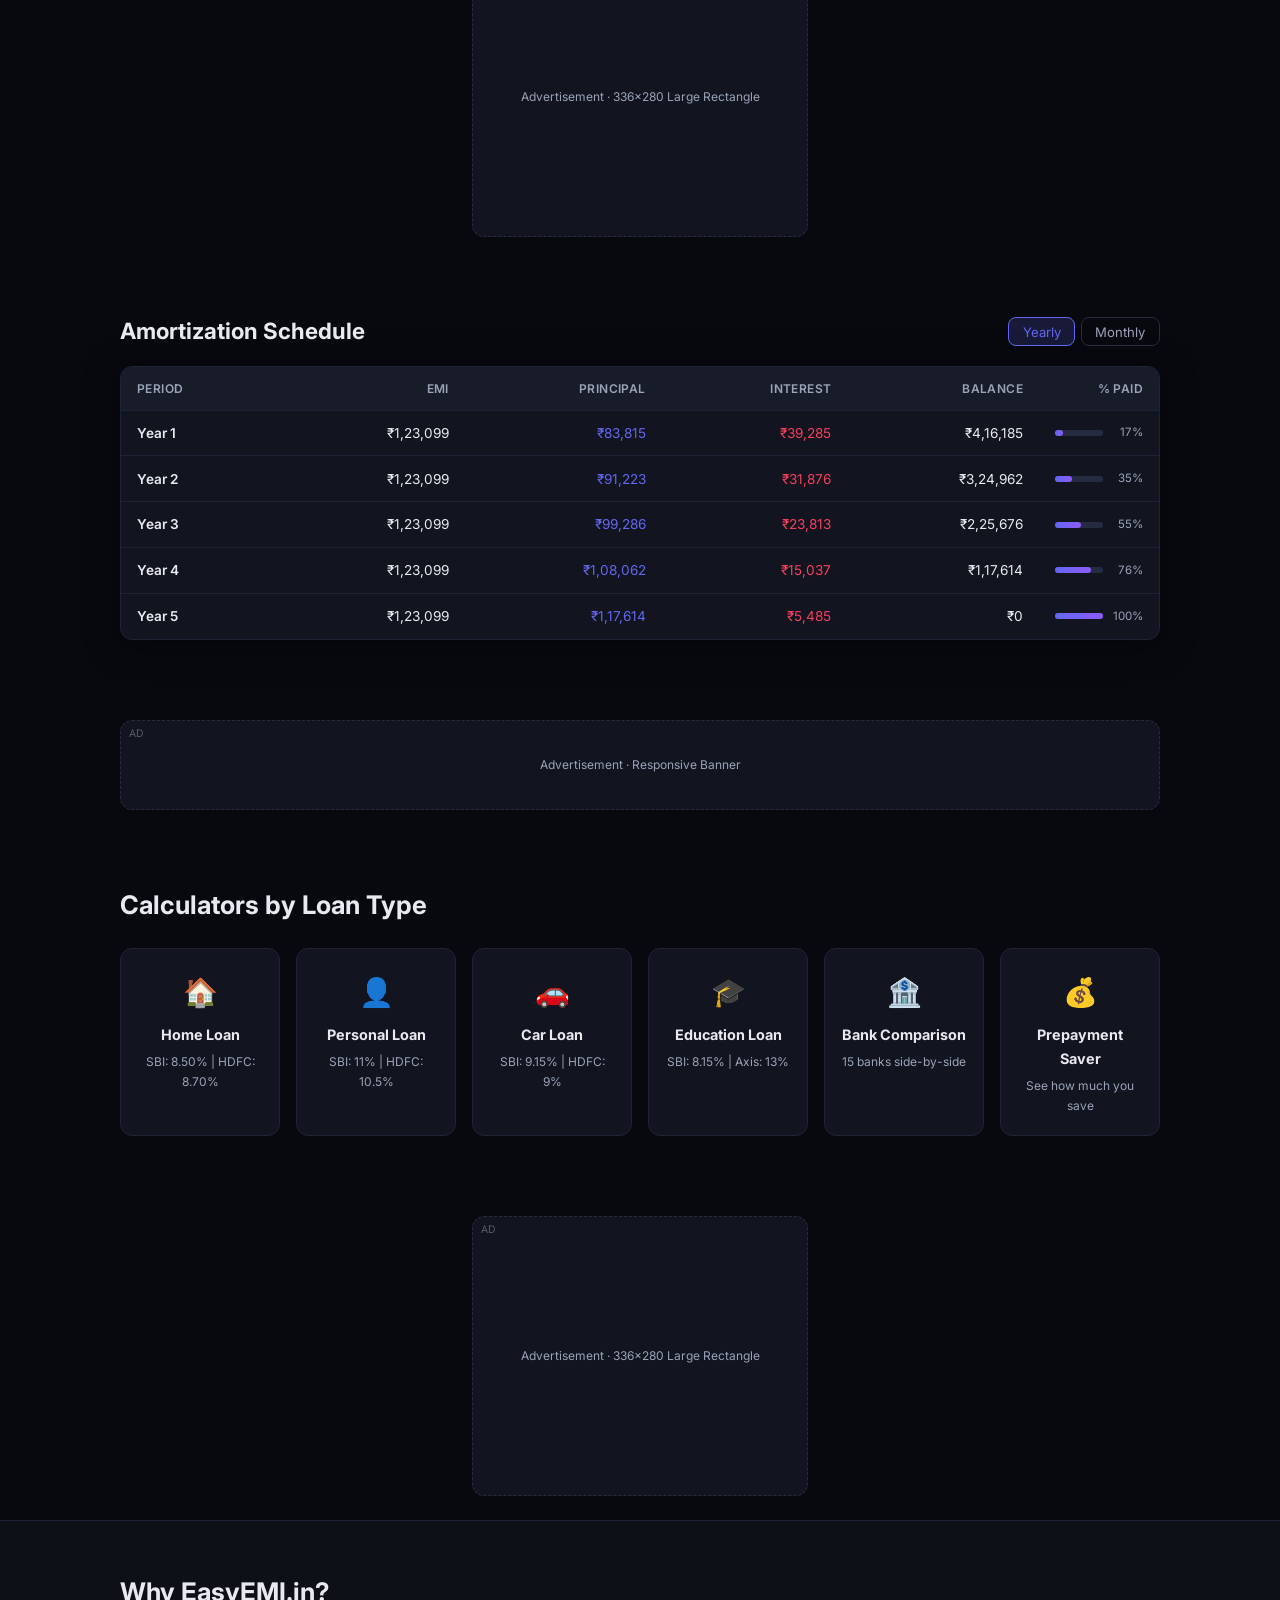
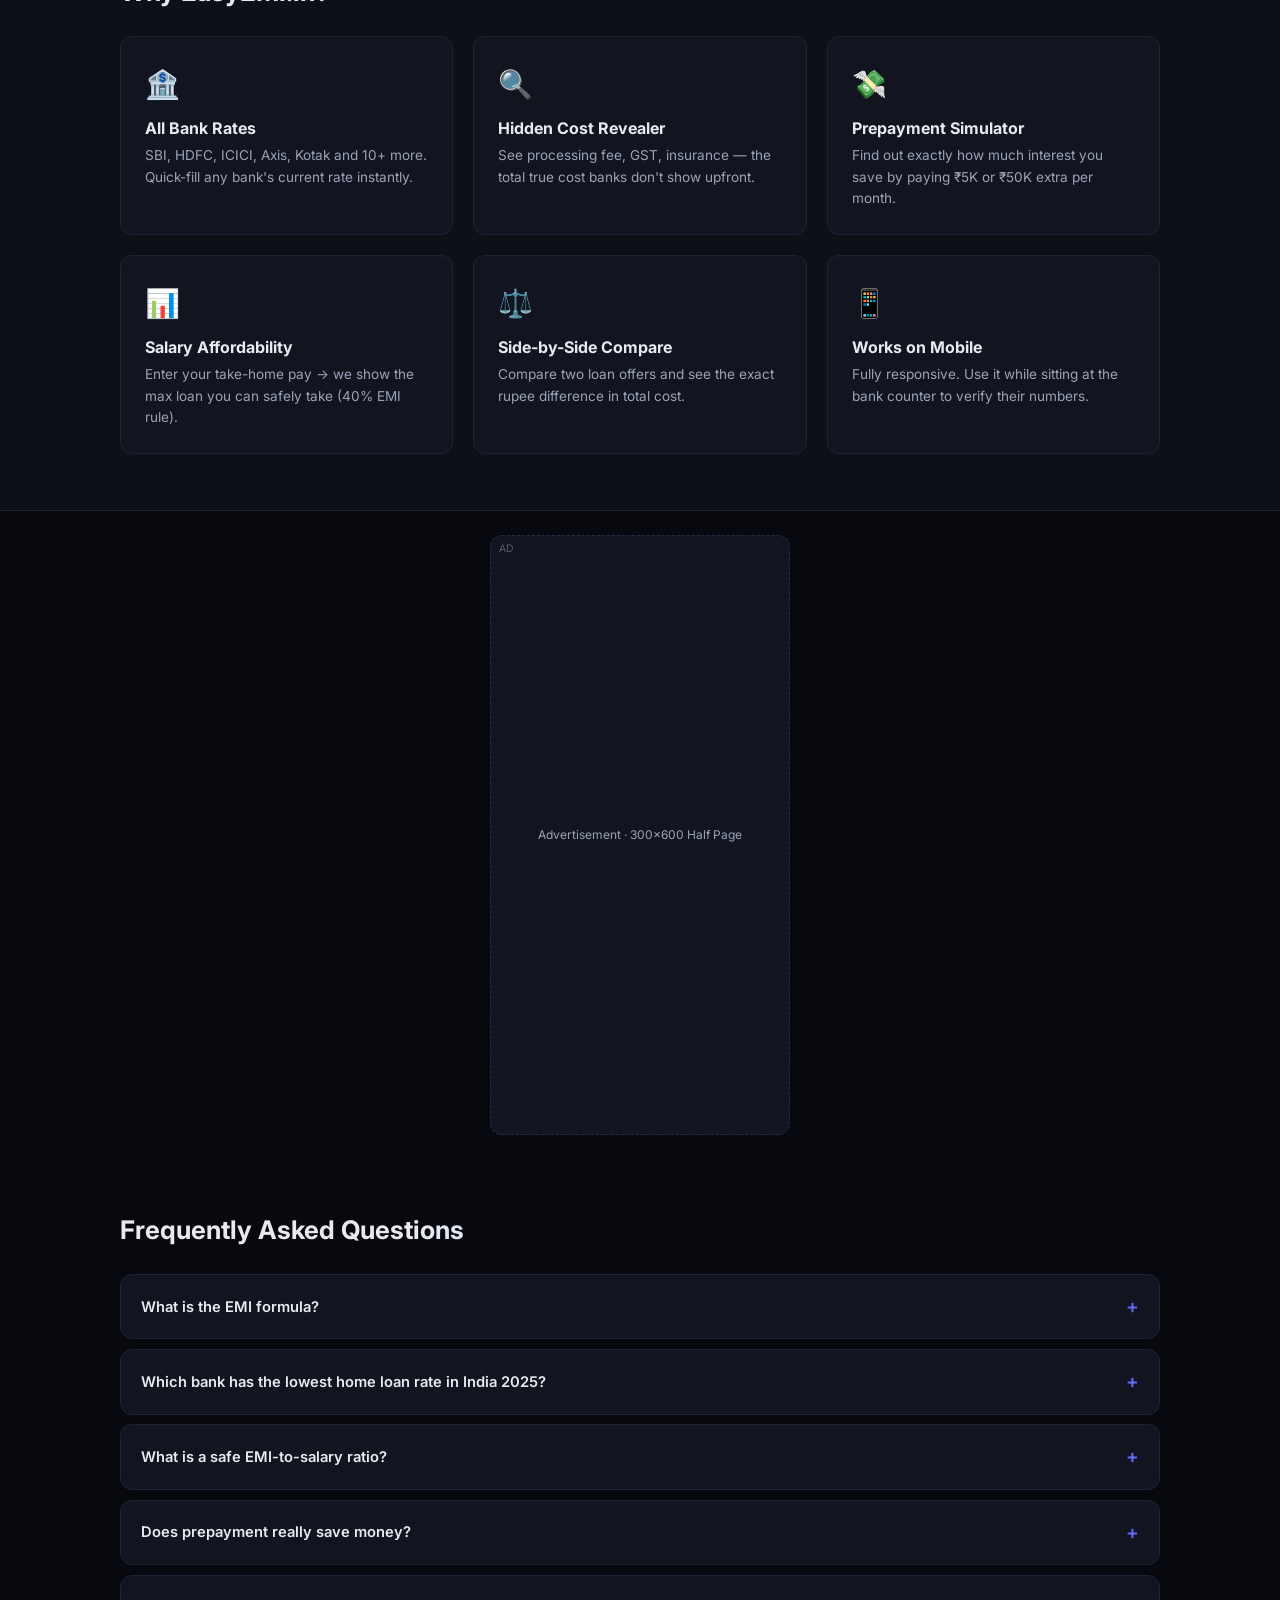
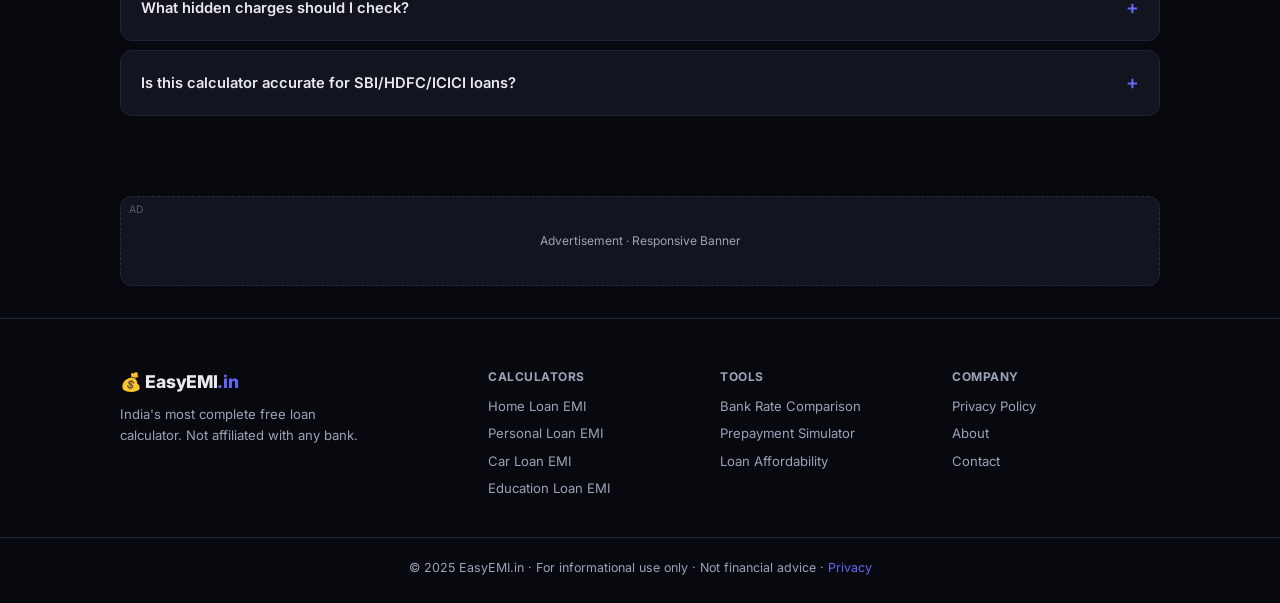
==== commit a4c63a25: "Update brand name from EasyEMI to EMICalc India and refresh titles to 2026" ====
--- a/emi-site/index.html
+++ b/emi-site/index.html
@@ -2,7 +2,7 @@
 <html lang="en" data-theme="dark">
 <head>
   <meta charset="UTF-8"/><meta name="viewport" content="width=device-width, initial-scale=1.0"/>
-  <title>EMI Calculator India – Free Loan Calculator for All Banks 2025</title>
+  <title>EMI Calculator India 2026 – Home, Personal & Car Loan EMI | EMICalc India</title>
   <meta name="description" content="India's most complete free EMI calculator. Calculate EMI for Home, Car, Personal loans. Compare SBI, HDFC, ICICI rates. Check affordability, prepayment savings and hidden costs."/>
   <meta name="keywords" content="EMI calculator India, home loan EMI calculator, SBI EMI calculator, HDFC EMI calculator, personal loan EMI, loan comparison, prepayment calculator"/>
   <link rel="canonical" href="https://YOUR-DOMAIN.vercel.app/"/>
@@ -19,7 +19,7 @@
 
 <header class="header" id="header">
   <div class="container header-inner">
-    <a href="index.html" class="logo">💰 EasyEMI<span>.in</span></a>
+    <a href="index.html" class="logo">💰 EMICalc India</a>
     <nav class="nav" id="nav">
       <a href="index.html" class="active">EMI Calc</a>
       <a href="pages/home-loan.html">Home Loan</a>
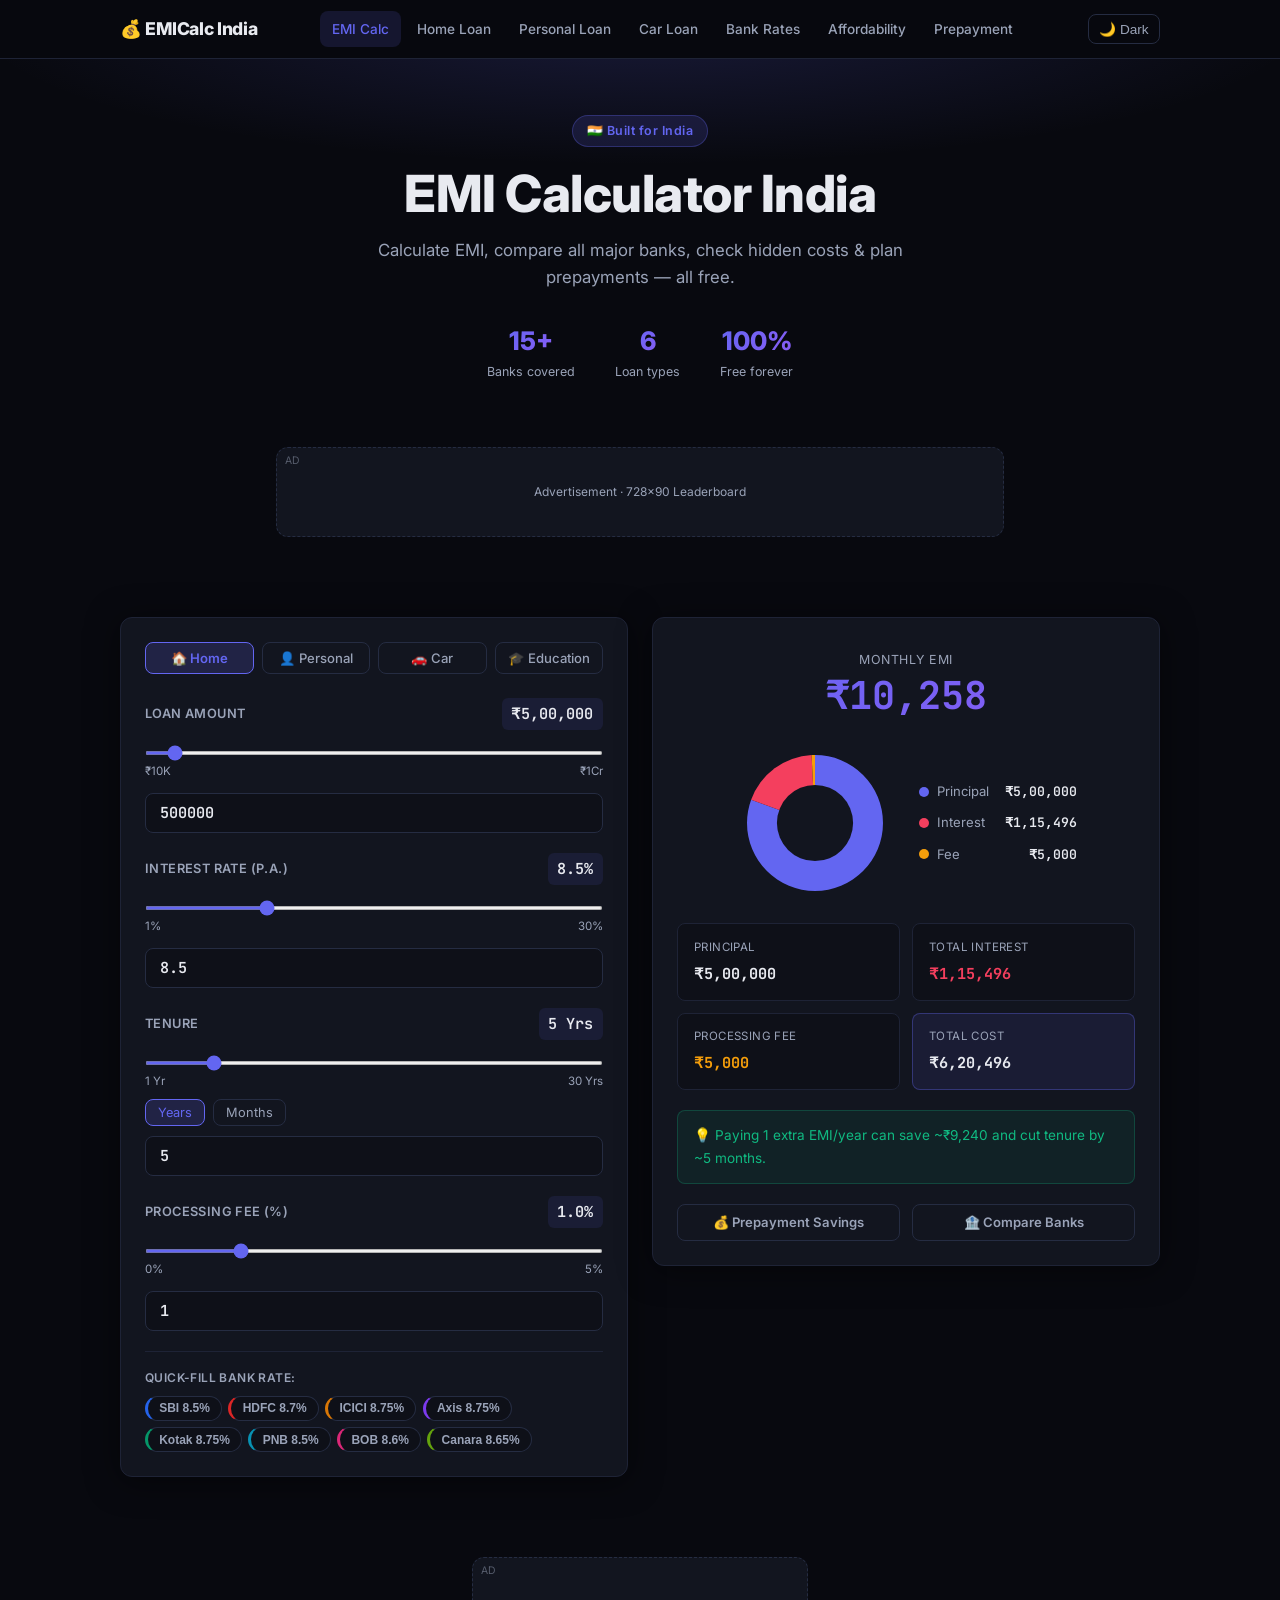
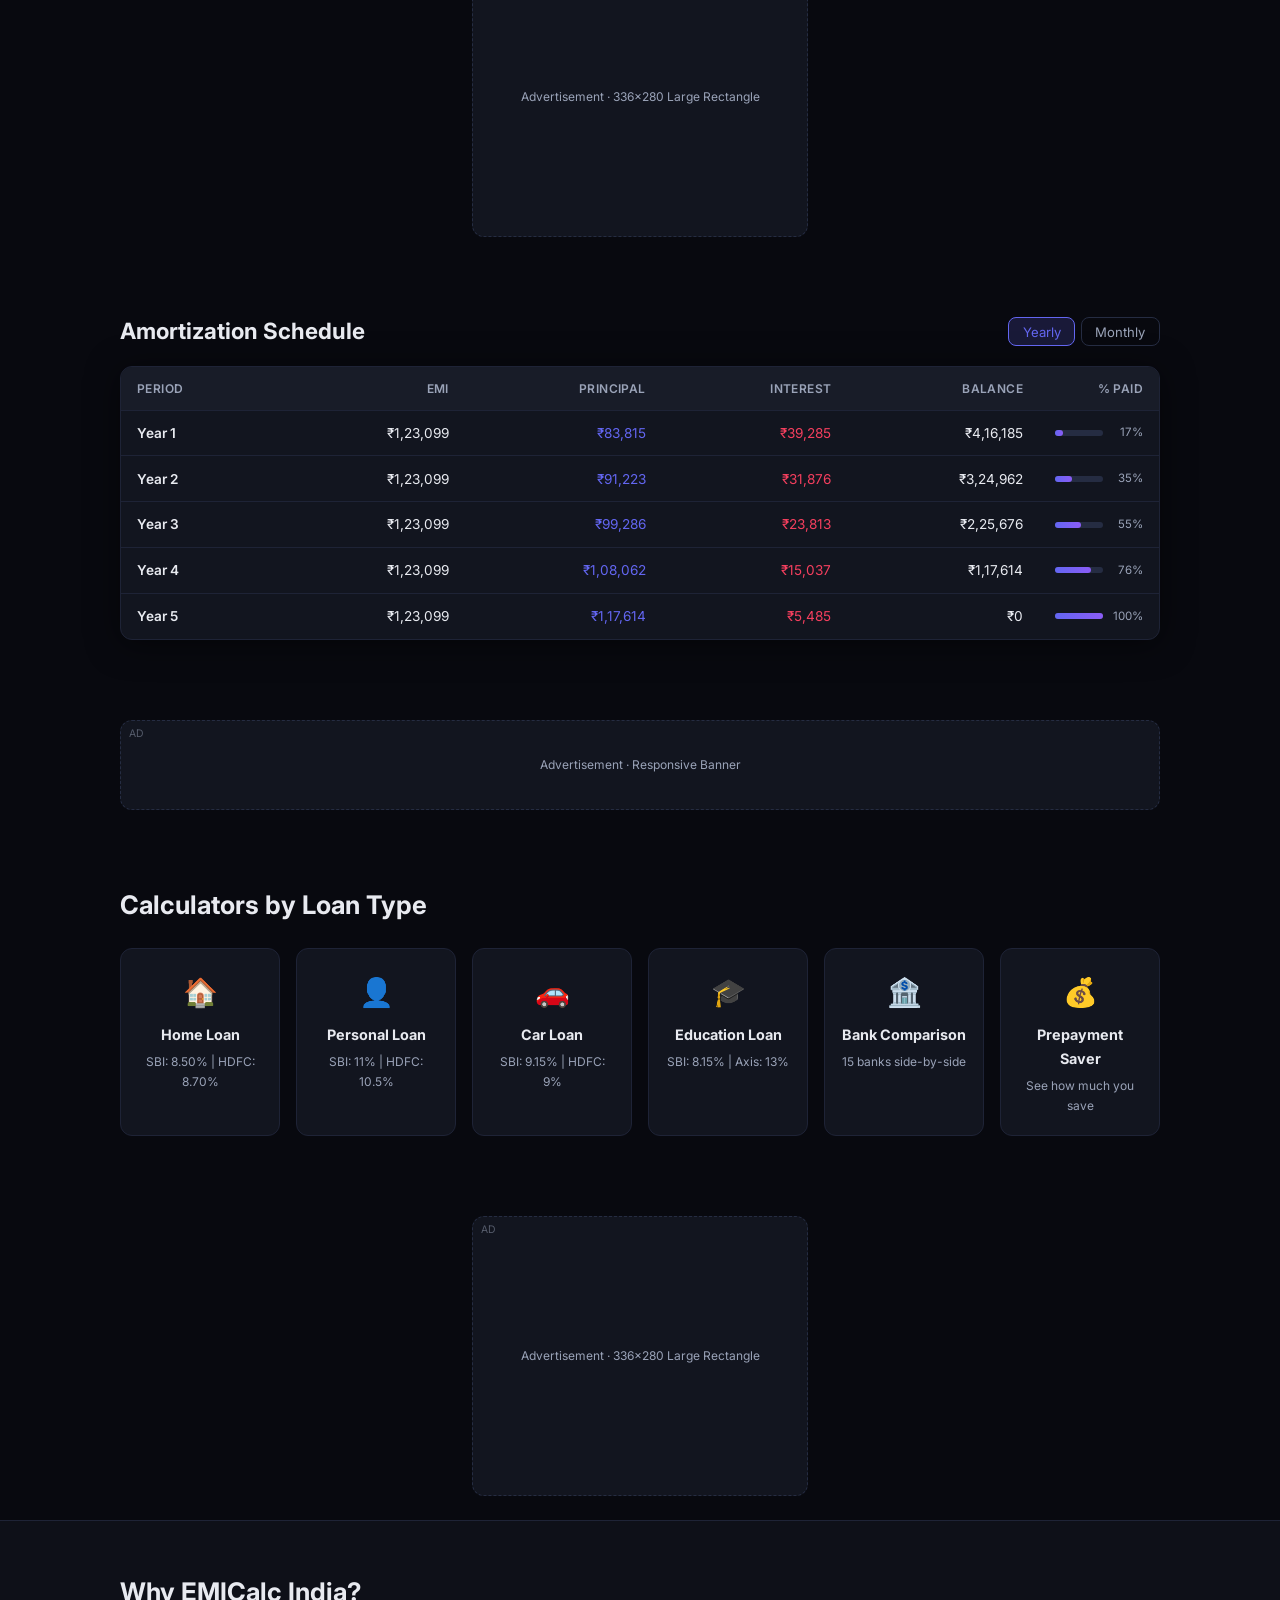
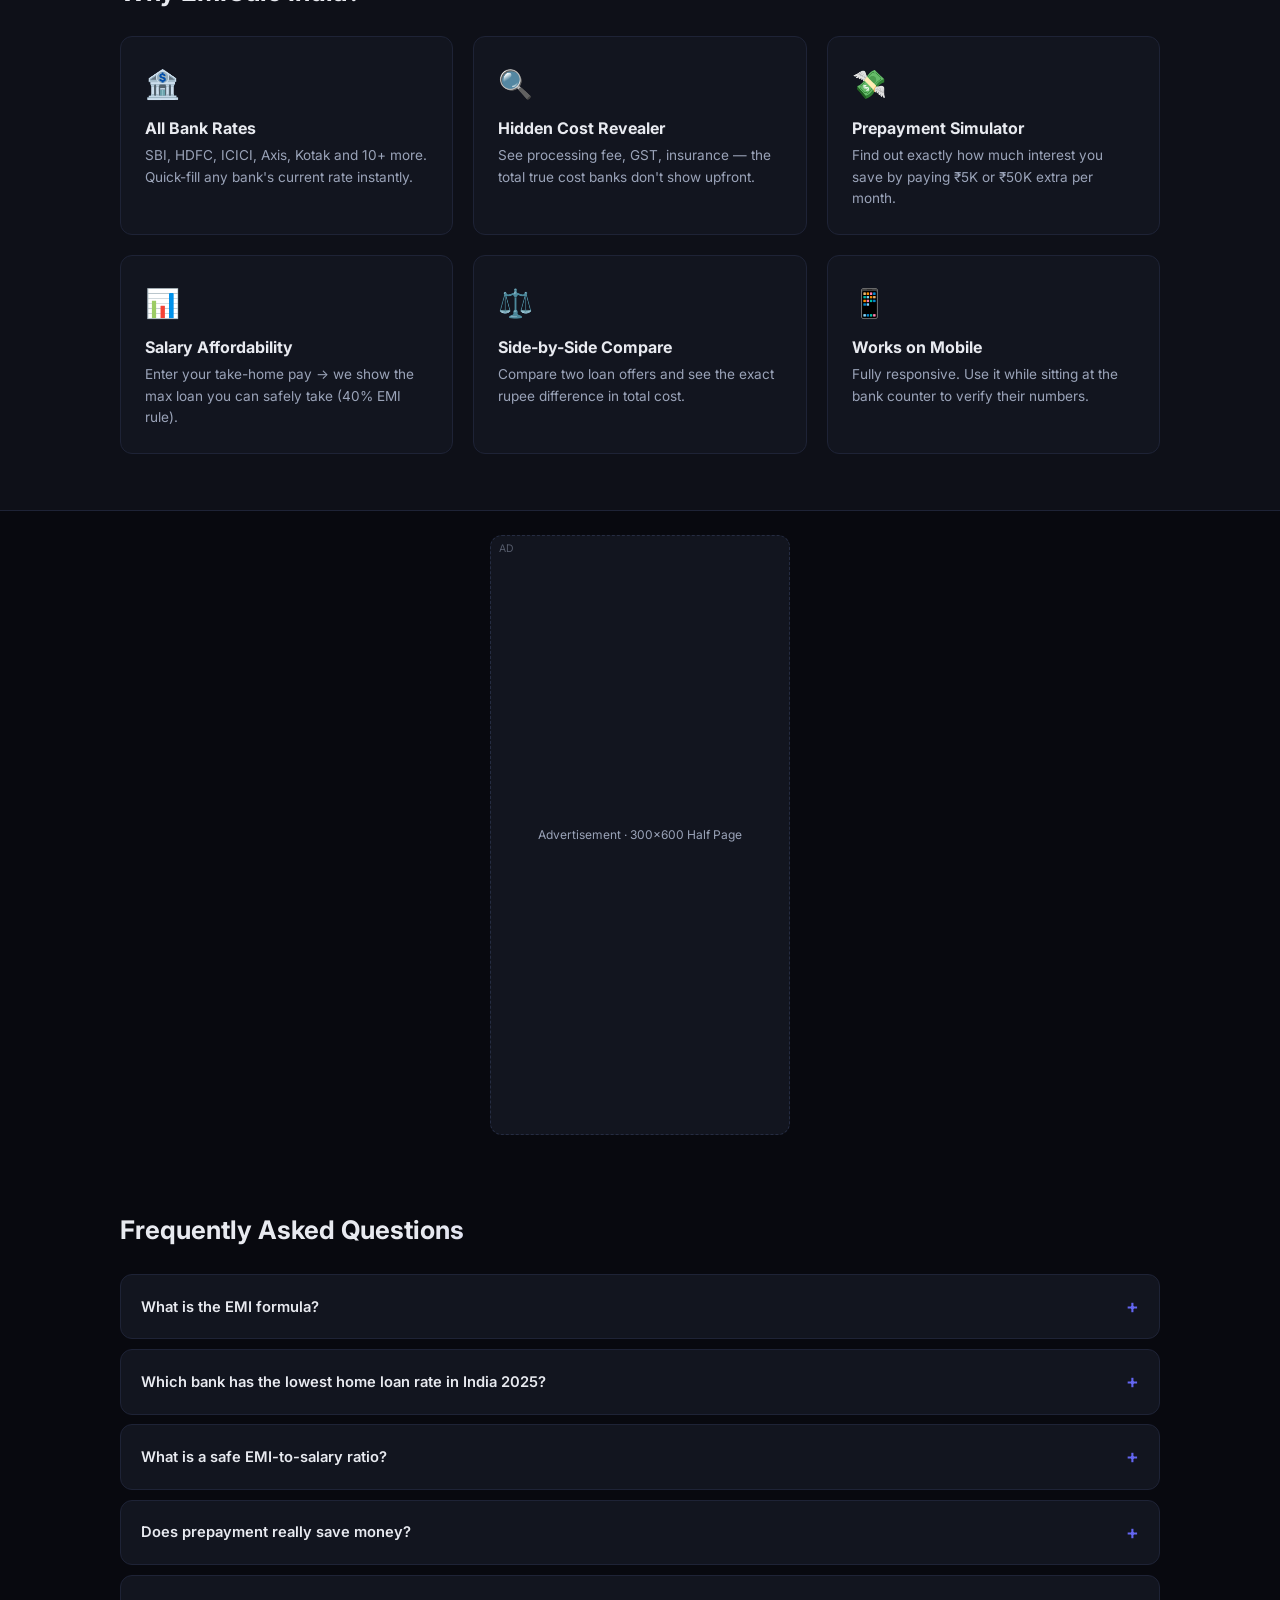
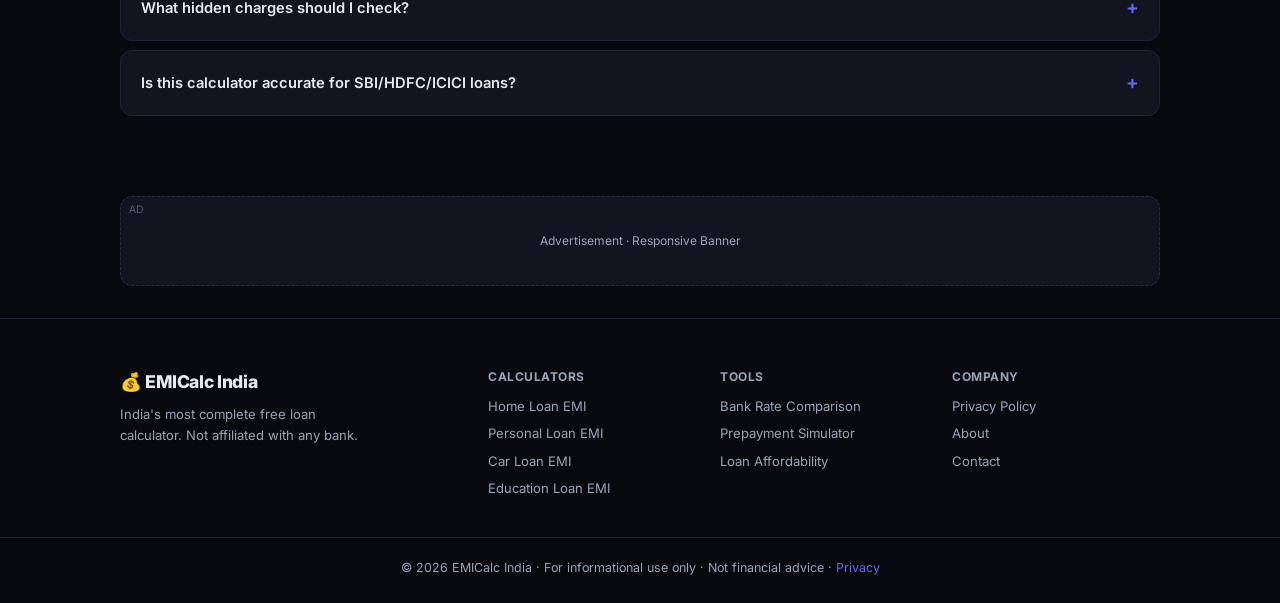
==== commit 9e2501e2: "Remove all remaining EasyEMI.in references from footers and update copyright to 2026" ====
--- a/emi-site/index.html
+++ b/emi-site/index.html
@@ -173,7 +173,7 @@
 
 <section class="section feat-section">
   <div class="container">
-    <h2 class="sh">Why EasyEMI.in?</h2>
+    <h2 class="sh">Why EMICalc India?</h2>
     <div class="feat-grid">
       <div class="feat-card"><div class="feat-icon">🏦</div><h3>All Bank Rates</h3><p>SBI, HDFC, ICICI, Axis, Kotak and 10+ more. Quick-fill any bank's current rate instantly.</p></div>
       <div class="feat-card"><div class="feat-icon">🔍</div><h3>Hidden Cost Revealer</h3><p>See processing fee, GST, insurance — the total true cost banks don't show upfront.</p></div>
@@ -208,7 +208,7 @@
 <footer class="footer">
   <div class="container footer-inner">
     <div class="footer-brand">
-      <div class="logo">💰 EasyEMI<span>.in</span></div>
+      <div class="logo">💰 EMICalc India</div>
       <p>India's most complete free loan calculator. Not affiliated with any bank.</p>
     </div>
     <div class="footer-links">
@@ -217,7 +217,7 @@
       <div class="fl-col"><div class="fl-title">Company</div><a href="privacy.html">Privacy Policy</a><a href="about.html">About</a><a href="contact.html">Contact</a></div>
     </div>
   </div>
-  <div class="footer-bottom"><p>© 2025 EasyEMI.in · For informational use only · Not financial advice · <a href="privacy.html">Privacy</a></p></div>
+  <div class="footer-bottom"><p>© 2026 EMICalc India · For informational use only · Not financial advice · <a href="privacy.html">Privacy</a></p></div>
 </footer>
 
 <script src="script.js"></script>
